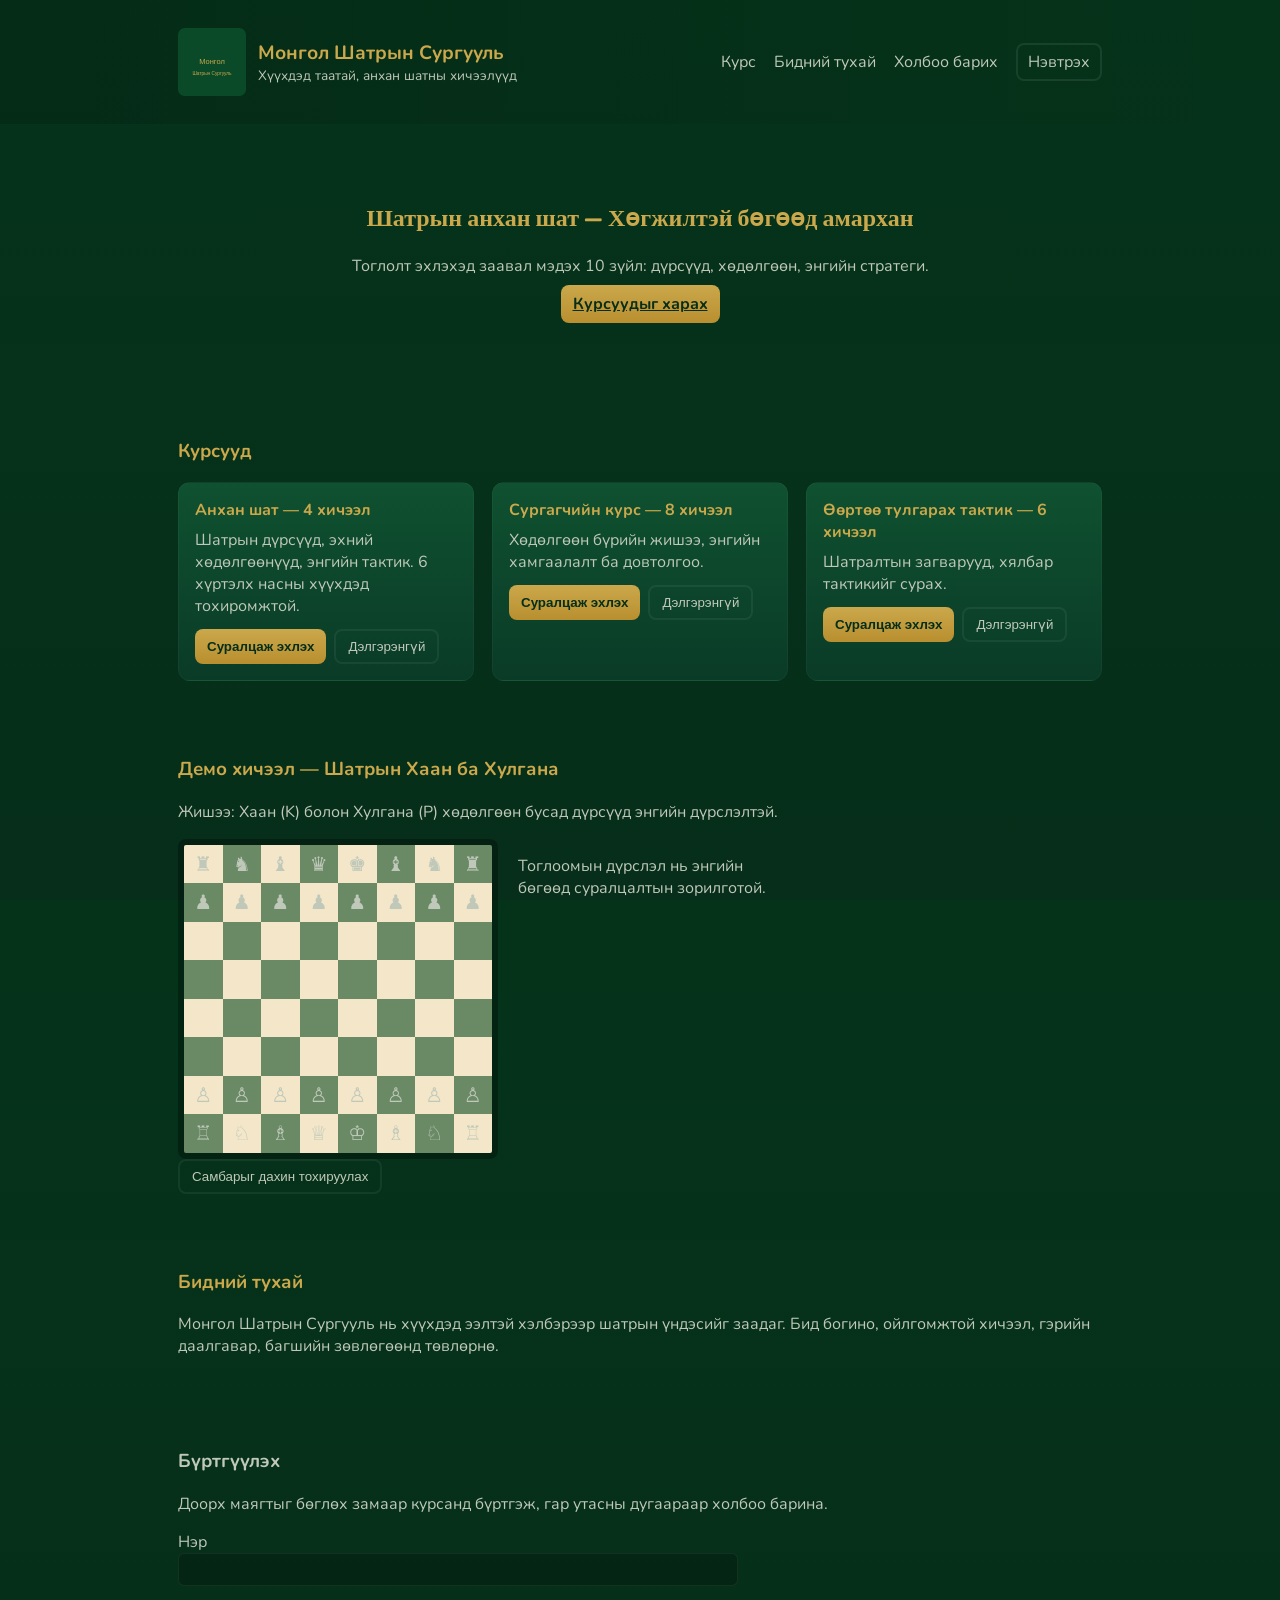
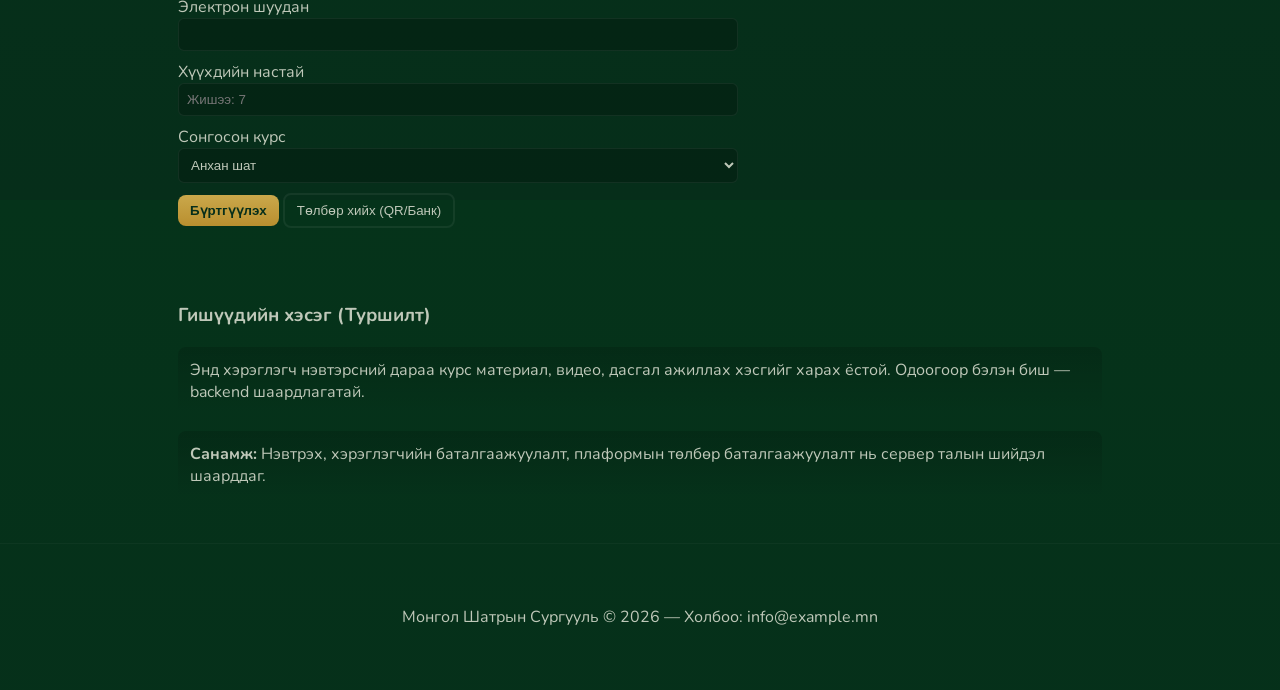
==== index.html @ 19c56575 "Initial website: homepage, styles, scripts, logo, README" ====
<!doctype html>
<html lang="mn">
<head>
  <meta charset="utf-8" />
  <meta name="viewport" content="width=device-width,initial-scale=1" />
  <title>Монгол Шатрын Сургууль — Нүүр</title>
  <link rel="stylesheet" href="css/styles.css">
  <link rel="preconnect" href="https://fonts.googleapis.com">
  <link rel="preconnect" href="https://fonts.gstatic.com" crossorigin>
  <link href="https://fonts.googleapis.com/css2?family=Baloo+2:wght@400;700&family=Nunito:wght@400;700&display=swap" rel="stylesheet">
</head>
<body>
  <header class="site-header">
    <div class="container header-inner">
      <div class="brand">
        <img src="assets/logo.svg" alt="Монгол Шатрын Сургууль" class="logo">
        <div class="brand-text">
          <h1>Монгол Шатрын Сургууль</h1>
          <p class="tag">Хүүхдэд таатай, анхан шатны хичээлүүд</p>
        </div>
      </div>
      <nav class="main-nav">
        <a href="#courses">Курс</a>
        <a href="#about">Бидний тухай</a>
        <a href="#contact">Холбоо барих</a>
        <a href="#member" class="btn secondary">Нэвтрэх</a>
      </nav>
    </div>
  </header>

  <main>
    <section class="hero">
      <div class="container">
        <h2>Шатрын анхан шат — Хөгжилтэй бөгөөд амархан</h2>
        <p>Тоглолт эхлэхэд заавал мэдэх 10 зүйл: дүрсүүд, хөдөлгөөн, энгийн стратеги.</p>
        <a href="#courses" class="btn primary">Курсуудыг харах</a>
      </div>
    </section>

    <section id="courses" class="container courses">
      <h3>Курсууд</h3>
      <div class="cards">
        <article class="card">
          <h4>Анхан шат — 4 хичээл</h4>
          <p>Шатрын дүрсүүд, эхний хөдөлгөөнүүд, энгийн тактик. 6 хүртэлх насны хүүхдэд тохиромжтой.</p>
          <div class="card-actions">
            <button class="btn primary" data-course="Анхан шат">Суралцаж эхлэх</button>
            <button class="btn" data-course="Анхан шат">Дэлгэрэнгүй</button>
          </div>
        </article>

        <article class="card">
          <h4>Сургагчийн курс — 8 хичээл</h4>
          <p>Хөдөлгөөн бүрийн жишээ, энгийн хамгаалалт ба довтолгоо.</p>
          <div class="card-actions">
            <button class="btn primary" data-course="Сургагчийн курс">Суралцаж эхлэх</button>
            <button class="btn" data-course="Сургагчийн курс">Дэлгэрэнгүй</button>
          </div>
        </article>

        <article class="card">
          <h4>Өөртөө тулгарах тактик — 6 хичээл</h4>
          <p>Шатралтын загварууд, хялбар тактикийг сурах.</p>
          <div class="card-actions">
            <button class="btn primary" data-course="Тактик">Суралцаж эхлэх</button>
            <button class="btn" data-course="Тактик">Дэлгэрэнгүй</button>
          </div>
        </article>
      </div>
    </section>

    <section id="lesson-demo" class="container demo">
      <h3>Демо хичээл — Шатрын Хаан ба Хулгана</h3>
      <p>Жишээ: Хаан (K) болон Хулгана (P) хөдөлгөөн бусад дүрсүүд энгийн дүрслэлтэй.</p>

      <div class="board-wrapper">
        <div id="board" class="board" aria-label="Шатрын самбар"></div>
        <div class="legend">
          <p>Тоглоомын дүрслэл нь энгийн бөгөөд суралцалтын зорилготой.</p>
        </div>
      </div>

      <div class="lesson-actions">
        <button id="resetBoard" class="btn">Самбарыг дахин тохируулах</button>
      </div>
    </section>

    <section id="about" class="container about">
      <h3>Бидний тухай</h3>
      <p>Монгол Шатрын Сургууль нь хүүхдэд ээлтэй хэлбэрээр шатрын үндэсийг заадаг. Бид богино, ойлгомжтой хичээл, гэрийн даалгавар, багшийн зөвлөгөөнд төвлөрнө.</p>
    </section>

    <section id="contact" class="container contact">
      <h3>Бүртгүүлэх</h3>
      <p>Доорх маягтыг бөглөх замаар курсанд бүртгэж, гар утасны дугаараар холбоо барина.</p>
      <form id="signupForm" class="form">
        <label>Нэр
          <input type="text" name="name" id="name" required>
        </label>
        <label>Электрон шуудан
          <input type="email" name="email" id="email" required>
        </label>
        <label>Хүүхдийн настай
          <input type="text" name="age" id="age" placeholder="Жишээ: 7" required>
        </label>
        <label>Сонгосон курс
          <select id="courseSelect" name="course">
            <option>Анхан шат</option>
            <option>Сургагчийн курс</option>
            <option>Тактик</option>
          </select>
        </label>
        <div class="form-actions">
          <button type="submit" class="btn primary">Бүртгүүлэх</button>
          <button type="button" id="payBtn" class="btn">Төлбөр хийх (QR/Банк)</button>
        </div>
      </form>
    </section>

    <section id="member" class="container member">
      <h3>Гишүүдийн хэсэг (Туршилт)</h3>
      <p>Энд хэрэглэгч нэвтэрсний дараа курс материал, видео, дасгал ажиллах хэсгийг харах ёстой. Одоогоор бэлэн биш — backend шаардлагатай.</p>
      <p><strong>Санамж:</strong> Нэвтрэх, хэрэглэгчийн баталгаажуулалт, плаформын төлбөр баталгаажуулалт нь сервер талын шийдэл шаарддаг.</p>
    </section>
  </main>

  <footer class="site-footer">
    <div class="container">
      <p>Монгол Шатрын Сургууль © <span id="year"></span> — Холбоо: info@example.mn</p>
    </div>
  </footer>

  <!-- Modals and hidden bank info -->
  <div id="bankModal" class="modal" aria-hidden="true">
    <div class="modal-content">
      <button class="modal-close" aria-label="Close">✕</button>
      <h4>Төлбөр — Банк шилжүүлэг / QR</h4>
      <p>Бид төлбөрийг гар аргаар хүлээн авна. Доорх мэдээллийг ашиглан банк шилжүүлэг хийх эсвэл QR кодыг сканнерлана уу:</p>
      <ul>
        <li>Банк: Монгол Улсын Хаан банк</li>
        <li>Дансны дугаар: 1234 5678 9012</li>
        <li>Сүлжээний заалт: Монгол Шатрын Сургууль - Курс</li>
      </ul>
      <div class="qr-wrap">
        <img src="assets/qr.svg" alt="QR төлбөрийн жишээ" class="qr">
      </div>
      <p class="note">Төлбөр хийсний дараа захиалгын талаар бидэнд мэйл илгээнэ үү. (Төлбөр баталгаажуулалт нь сервер талын ажлыг шаарддаг.)</p>
    </div>
  </div>

  <script src="js/scripts.js"></script>
</body>
</html>
---- css/styles.css ----
/* styles.css — Dark green + gold theme, kid-friendly */
:root{
  --bg:#05331a; /* dark green */
  --panel:#0b4a29;
  --accent:#caa84b; /* gold */
  --muted:#bfc8b9;
  --card:#0f5130;
}
*{box-sizing:border-box}
html,body{height:100%;margin:0;font-family:'Nunito', 'Baloo 2', system-ui, sans-serif;background:linear-gradient(180deg,var(--bg),#062e1a);color:var(--muted)}
.container{max-width:980px;margin:0 auto;padding:28px}
.site-header{background:linear-gradient(90deg,rgba(0,0,0,0.15),transparent);}
.header-inner{display:flex;align-items:center;justify-content:space-between}
.brand{display:flex;align-items:center;gap:12px}
.logo{width:68px;height:68px}
.brand-text h1{margin:0;font-size:1.2rem;color:var(--accent)}
.tag{margin:0;font-size:0.85rem;color:var(--muted)}
.main-nav a{color:var(--muted);margin-left:14px;text-decoration:none}
.btn{background:transparent;border:2px solid rgba(255,255,255,0.06);color:var(--muted);padding:8px 12px;border-radius:8px;cursor:pointer}
.btn.primary{background:linear-gradient(180deg,var(--accent),#b98f2f);color:#062e1a;border:0;font-weight:700}
.btn.secondary{background:transparent;border:2px solid rgba(255,255,255,0.08);padding:6px 10px}
.hero{padding:48px 0;text-align:center}
.hero h2{font-family:'Baloo 2',serif;color:var(--accent);margin:0 0 8px}
.courses h3,.demo h3,.about h3{color:var(--accent)}
.cards{display:grid;grid-template-columns:repeat(auto-fit,minmax(260px,1fr));gap:18px}
.card{background:linear-gradient(180deg,var(--card),#0a3b27);padding:16px;border-radius:12px;border:1px solid rgba(255,255,255,0.03)}
.card h4{margin:0 0 8px;color:var(--accent)}
.card p{margin:0 0 12px;color:var(--muted)}
.card-actions{display:flex;gap:8px}
.board-wrapper{display:flex;gap:20px;align-items:flex-start;flex-wrap:wrap}
.board{width:320px;height:320px;display:grid;grid-template-columns:repeat(8,1fr);grid-template-rows:repeat(8,1fr);border-radius:8px;overflow:hidden;border:6px solid rgba(0,0,0,0.3)}
.board .square{display:flex;align-items:center;justify-content:center;font-size:20px}
.board .light{background:#f3e6c9}
.board .dark{background:#6a8a66}
.legend{max-width:280px;color:var(--muted)}
.form{display:grid;gap:10px;max-width:560px}
.form label{display:flex;flex-direction:column;color:var(--muted)}
.form input,.form select{padding:8px;border-radius:6px;border:1px solid rgba(255,255,255,0.06);background:rgba(0,0,0,0.2);color:var(--muted)}
.footer{padding:20px}
.site-footer{padding:18px 0;border-top:1px solid rgba(255,255,255,0.03);text-align:center;color:var(--muted)}
.member p{background:linear-gradient(180deg,rgba(0,0,0,0.15),transparent);padding:12px;border-radius:8px}
.modal{position:fixed;inset:0;display:none;align-items:center;justify-content:center;padding:20px}
.modal[aria-hidden="false"]{display:flex;background:rgba(2,6,3,0.6)}
.modal-content{background:var(--panel);padding:20px;border-radius:10px;max-width:420px;color:var(--muted);border:4px solid rgba(202,168,75,0.12)}
.modal-close{background:transparent;border:0;color:var(--muted);font-size:18px;float:right;cursor:pointer}
.qr{width:180px;height:180px;display:block;margin:8px auto}
@media (max-width:700px){.header-inner{flex-direction:column;gap:12px}.board{width:280px;height:280px}}
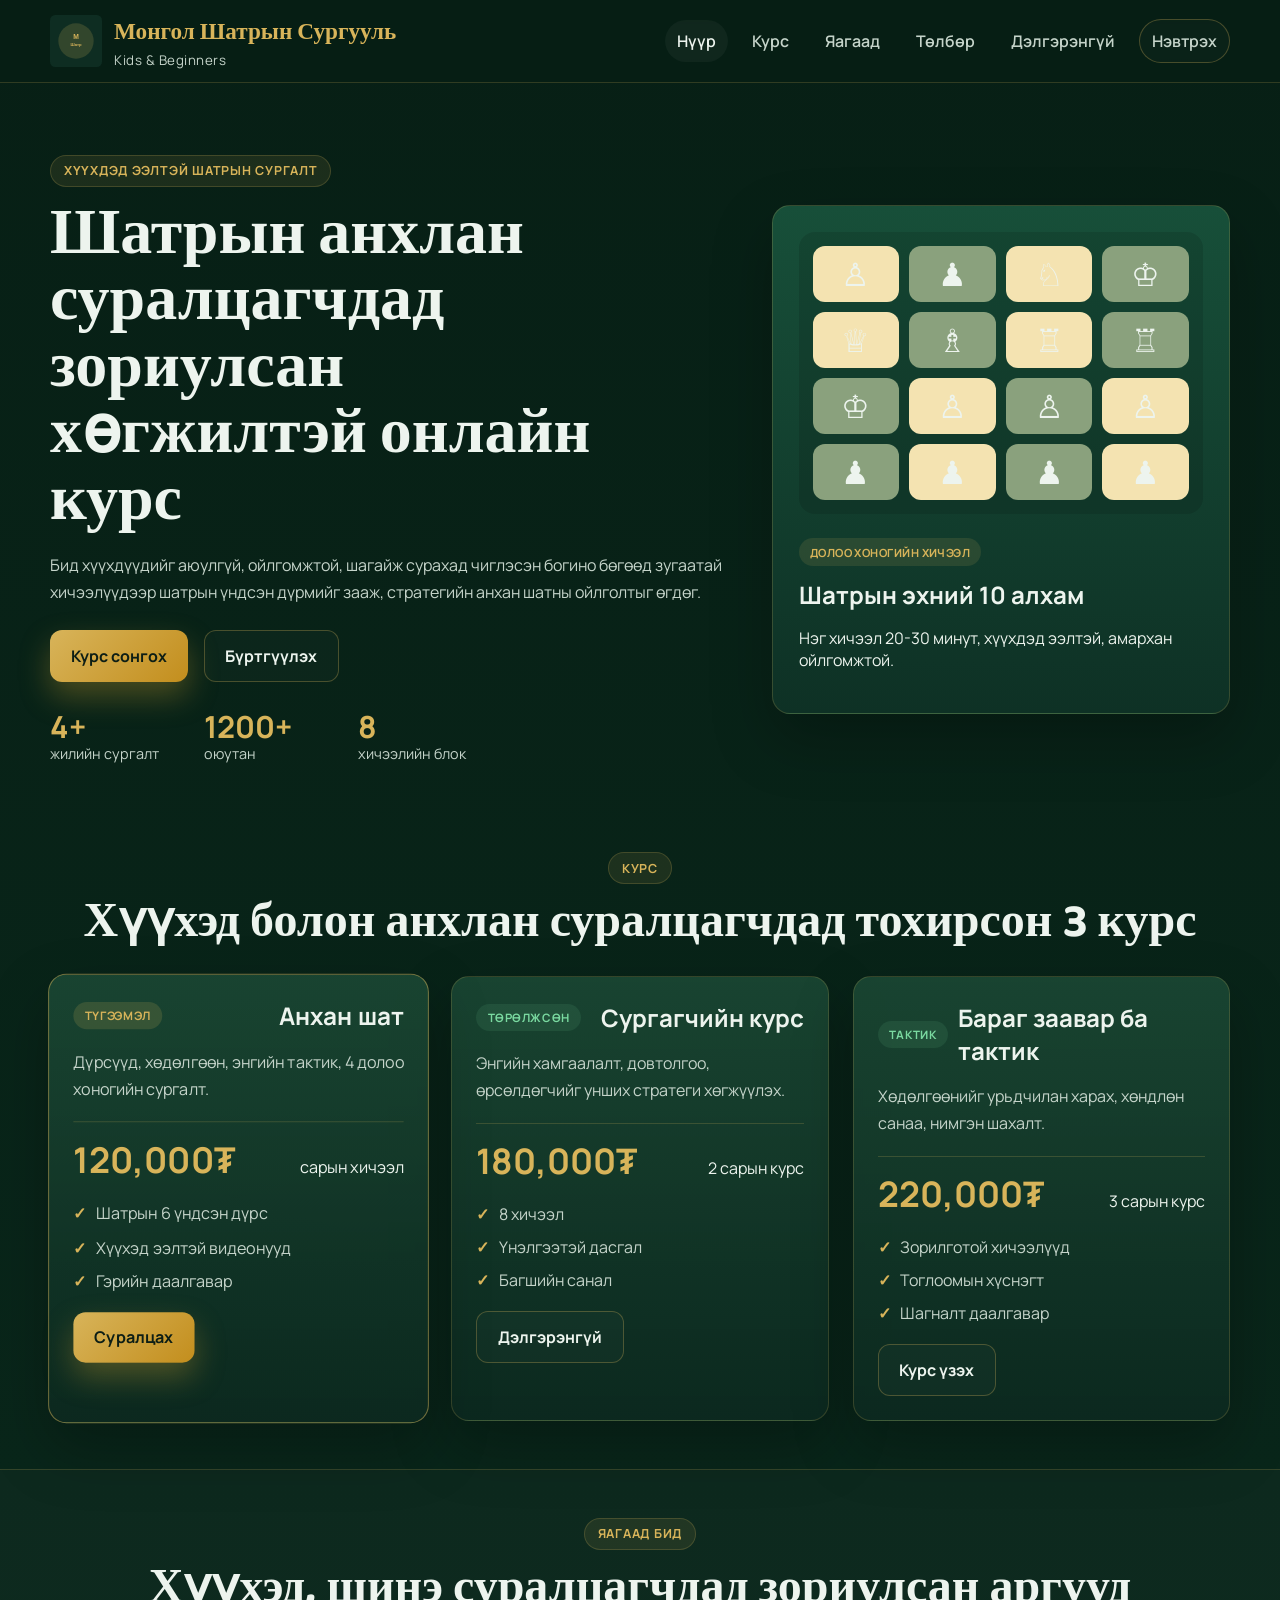
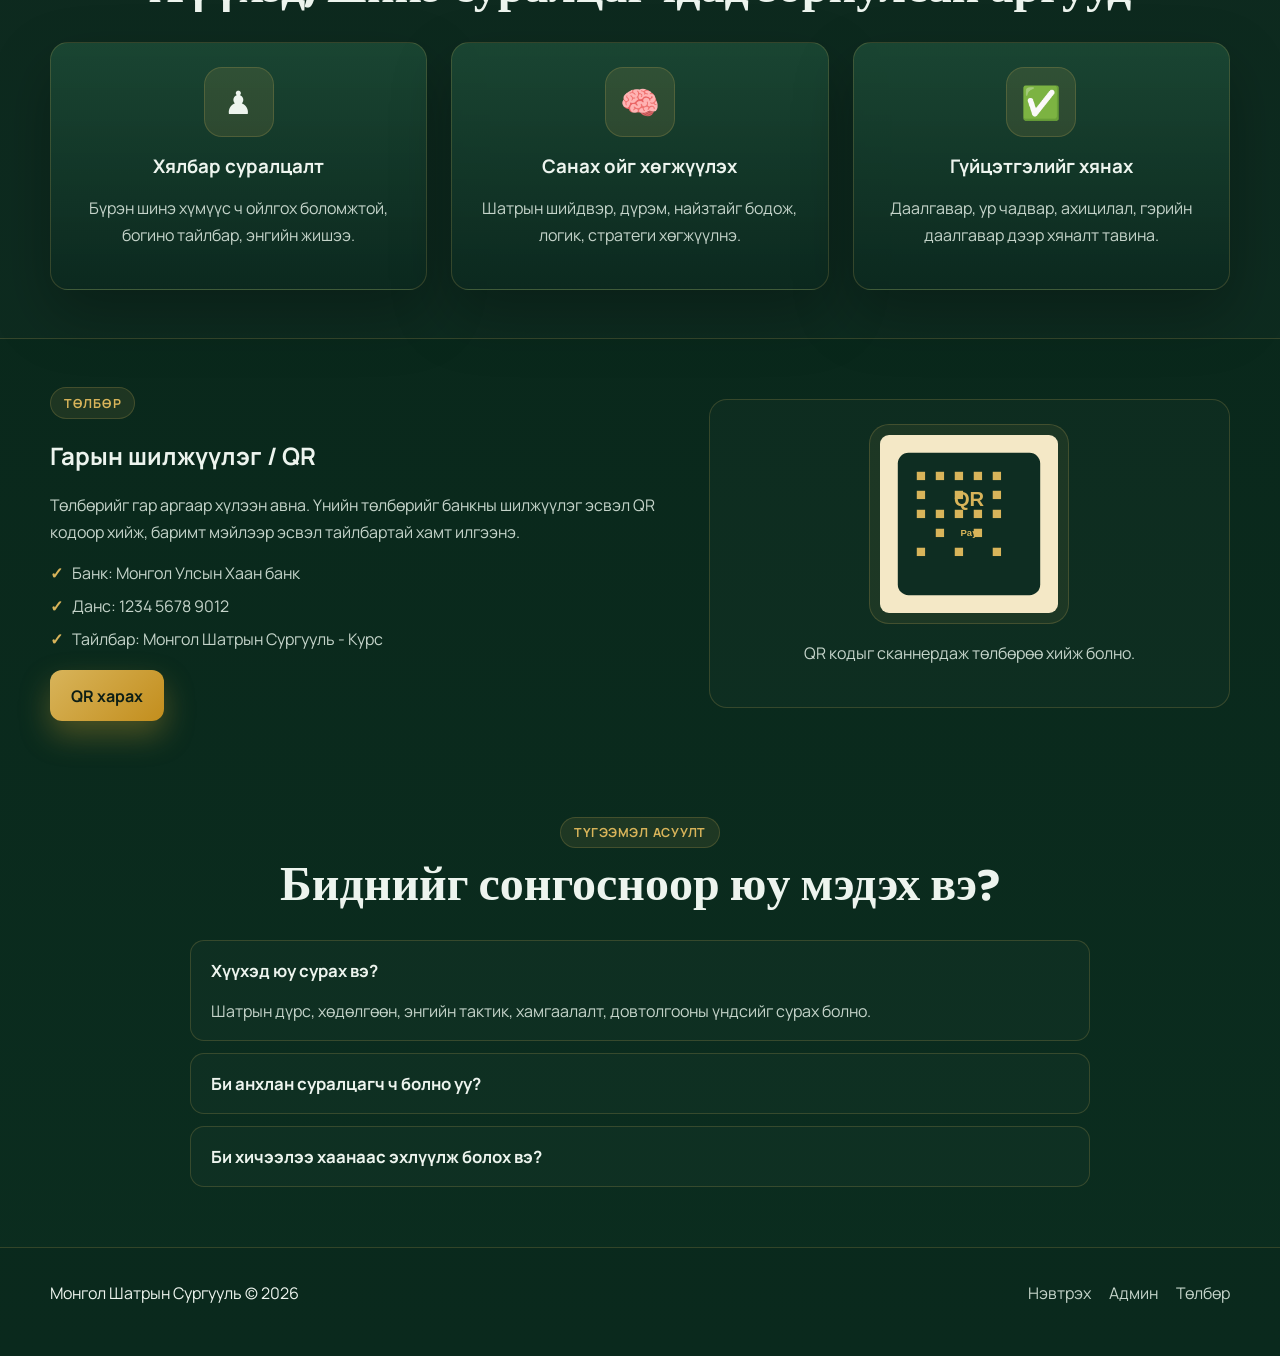
==== commit fe9c71b4: "Polished starter v2: homepage, course, dashboard, login, admin, payment mock flow." ====
--- a/index.html
+++ b/index.html
@@ -1,153 +1,288 @@
 <!doctype html>
 <html lang="mn">
-<head>
-  <meta charset="utf-8" />
-  <meta name="viewport" content="width=device-width,initial-scale=1" />
-  <title>Монгол Шатрын Сургууль — Нүүр</title>
-  <link rel="stylesheet" href="css/styles.css">
-  <link rel="preconnect" href="https://fonts.googleapis.com">
-  <link rel="preconnect" href="https://fonts.gstatic.com" crossorigin>
-  <link href="https://fonts.googleapis.com/css2?family=Baloo+2:wght@400;700&family=Nunito:wght@400;700&display=swap" rel="stylesheet">
-</head>
-<body>
-  <header class="site-header">
-    <div class="container header-inner">
-      <div class="brand">
-        <img src="assets/logo.svg" alt="Монгол Шатрын Сургууль" class="logo">
-        <div class="brand-text">
-          <h1>Монгол Шатрын Сургууль</h1>
-          <p class="tag">Хүүхдэд таатай, анхан шатны хичээлүүд</p>
-        </div>
+  <head>
+    <meta charset="UTF-8" />
+    <meta name="viewport" content="width=device-width, initial-scale=1.0" />
+    <title>Монгол Шатрын Сургууль</title>
+    <meta name="description" content="Монгол Шатрын Сургууль — хүүхдэд болон анхлан суралцагчдад зориулсан шатрын онлайн курс." />
+    <link rel="preconnect" href="https://fonts.googleapis.com" />
+    <link rel="preconnect" href="https://fonts.gstatic.com" crossorigin />
+    <link href="https://fonts.googleapis.com/css2?family=Baloo+2:wght@400;600;700;800&family=Manrope:wght@400;500;600;700;800&display=swap" rel="stylesheet" />
+    <link rel="stylesheet" href="css/styles.css" />
+  </head>
+  <body>
+    <header class="site-header">
+      <div class="container nav-wrap">
+        <a href="index.html" class="brand" aria-label="Монгол Шатрын Сургууль">
+          <img src="assets/logo.svg" alt="Монгол Шатрын Сургууль лого" class="brand-logo" />
+          <div>
+            <span class="brand-title">Монгол Шатрын Сургууль</span>
+            <small class="brand-subtitle">Kids & Beginners</small>
+          </div>
+        </a>
+
+        <nav class="main-nav" aria-label="Үндсэн навигаци">
+          <a href="index.html" class="active">Нүүр</a>
+          <a href="#courses">Курс</a>
+          <a href="#why-us">Яагаад</a>
+          <a href="#payment">Төлбөр</a>
+          <a href="course.html">Дэлгэрэнгүй</a>
+          <a href="login.html" class="btn btn-ghost">Нэвтрэх</a>
+        </nav>
       </div>
-      <nav class="main-nav">
-        <a href="#courses">Курс</a>
-        <a href="#about">Бидний тухай</a>
-        <a href="#contact">Холбоо барих</a>
-        <a href="#member" class="btn secondary">Нэвтрэх</a>
-      </nav>
+    </header>
+
+    <main>
+      <section class="hero">
+        <div class="container hero-grid">
+          <div class="hero-copy">
+            <span class="eyebrow">Хүүхдэд ээлтэй шатрын сургалт</span>
+            <h1>Шатрын анхлан суралцагчдад зориулсан хөгжилтэй онлайн курс</h1>
+            <p>
+              Бид хүүхдүүдийг аюулгүй, ойлгомжтой, шагайж сурахад чиглэсэн богино бөгөөд зугаатай хичээлүүдээр
+              шатрын үндсэн дүрмийг зааж, стратегийн анхан шатны ойлголтыг өгдөг.
+            </p>
+            <div class="cta-row">
+              <a href="#courses" class="btn btn-primary">Курс сонгох</a>
+              <a href="login.html" class="btn btn-secondary">Бүртгүүлэх</a>
+            </div>
+            <ul class="hero-metrics">
+              <li><strong>4+</strong><span>жилийн сургалт</span></li>
+              <li><strong>1200+</strong><span>оюутан</span></li>
+              <li><strong>8</strong><span>хичээлийн блок</span></li>
+            </ul>
+          </div>
+
+          <div class="hero-card">
+            <div class="mini-board" aria-label="Шатрын самбар">
+              <div class="square light">♙</div>
+              <div class="square dark">♟</div>
+              <div class="square light">♘</div>
+              <div class="square dark">♔</div>
+              <div class="square light">♕</div>
+              <div class="square dark">♗</div>
+              <div class="square light">♖</div>
+              <div class="square dark">♖</div>
+              <div class="square dark">♔</div>
+              <div class="square light">♙</div>
+              <div class="square dark">♙</div>
+              <div class="square light">♙</div>
+              <div class="square dark">♟</div>
+              <div class="square light">♟</div>
+              <div class="square dark">♟</div>
+              <div class="square light">♟</div>
+            </div>
+            <div class="hero-card-bottom">
+              <span class="tag">Долоо хоногийн хичээл</span>
+              <h3>Шатрын эхний 10 алхам</h3>
+              <p>Нэг хичээл 20-30 минут, хүүхдэд ээлтэй, амархан ойлгомжтой.</p>
+            </div>
+          </div>
+        </div>
+      </section>
+
+      <section id="courses" class="section">
+        <div class="container">
+          <div class="section-heading">
+            <span class="eyebrow">Курс</span>
+            <h2>Хүүхэд болон анхлан суралцагчдад тохирсон 3 курс</h2>
+          </div>
+
+          <div class="course-grid">
+            <article class="course-card featured">
+              <div class="course-header">
+                <span class="pill">Түгээмэл</span>
+                <h3>Анхан шат</h3>
+              </div>
+              <p>Дүрсүүд, хөдөлгөөн, энгийн тактик, 4 долоо хоногийн сургалт.</p>
+              <div class="price-row">
+                <strong>120,000₮</strong>
+                <span>сарын хичээл</span>
+              </div>
+              <ul>
+                <li>Шатрын 6 үндсэн дүрс</li>
+                <li>Хүүхэд ээлтэй видеонууд</li>
+                <li>Гэрийн даалгавар</li>
+              </ul>
+              <a href="course.html" class="btn btn-primary">Суралцах</a>
+            </article>
+
+            <article class="course-card">
+              <div class="course-header">
+                <span class="pill alt">Төрөлжсөн</span>
+                <h3>Сургагчийн курс</h3>
+              </div>
+              <p>Энгийн хамгаалалт, довтолгоо, өрсөлдөгчийг унших стратеги хөгжүүлэх.</p>
+              <div class="price-row">
+                <strong>180,000₮</strong>
+                <span>2 сарын курс</span>
+              </div>
+              <ul>
+                <li>8 хичээл</li>
+                <li>Үнэлгээтэй дасгал</li>
+                <li>Багшийн санал</li>
+              </ul>
+              <a href="course.html" class="btn btn-secondary">Дэлгэрэнгүй</a>
+            </article>
+
+            <article class="course-card">
+              <div class="course-header">
+                <span class="pill alt">Тактик</span>
+                <h3>Бараг заавар ба тактик</h3>
+              </div>
+              <p>Хөдөлгөөнийг урьдчилан харах, хөндлөн санаа, нимгэн шахалт.</p>
+              <div class="price-row">
+                <strong>220,000₮</strong>
+                <span>3 сарын курс</span>
+              </div>
+              <ul>
+                <li>Зорилготой хичээлүүд</li>
+                <li>Тоглоомын хүснэгт</li>
+                <li>Шагналт даалгавар</li>
+              </ul>
+              <a href="course.html" class="btn btn-secondary">Курс үзэх</a>
+            </article>
+          </div>
+        </div>
+      </section>
+
+      <section id="why-us" class="section alt-bg">
+        <div class="container">
+          <div class="section-heading">
+            <span class="eyebrow">Яагаад бид</span>
+            <h2>Хүүхэд, шинэ суралцагчдад зориулсан аргууд</h2>
+          </div>
+
+          <div class="feature-grid">
+            <div class="feature-card">
+              <div class="icon">♟</div>
+              <h3>Хялбар суралцалт</h3>
+              <p>Бүрэн шинэ хүмүүс ч ойлгох боломжтой, богино тайлбар, энгийн жишээ.</p>
+            </div>
+            <div class="feature-card">
+              <div class="icon">🧠</div>
+              <h3>Санах ойг хөгжүүлэх</h3>
+              <p>Шатрын шийдвэр, дүрэм, найзтайг бодож, логик, стратеги хөгжүүлнэ.</p>
+            </div>
+            <div class="feature-card">
+              <div class="icon">✅</div>
+              <h3>Гүйцэтгэлийг хянах</h3>
+              <p>Даалгавар, ур чадвар, ахицилал, гэрийн даалгавар дээр хяналт тавина.</p>
+            </div>
+          </div>
+        </div>
+      </section>
+
+      <section id="payment" class="section payment-section">
+        <div class="container payment-layout">
+          <div>
+            <span class="eyebrow">Төлбөр</span>
+            <h2>Гарын шилжүүлэг / QR</h2>
+            <p>
+              Төлбөрийг гар аргаар хүлээн авна. Үнийн төлбөрийг банкны шилжүүлэг эсвэл QR кодоор хийж, баримт
+              мэйлээр эсвэл тайлбартай хамт илгээнэ.
+            </p>
+            <ul class="check-list">
+              <li>Банк: Монгол Улсын Хаан банк</li>
+              <li>Данс: 1234 5678 9012</li>
+              <li>Тайлбар: Монгол Шатрын Сургууль - Курс</li>
+            </ul>
+            <button class="btn btn-primary" data-open-modal="payment-modal">QR харах</button>
+          </div>
+
+          <div class="qr-panel">
+            <img src="assets/qr.svg" alt="QR код" class="qr-image" />
+            <p>QR кодыг сканнердаж төлбөрөө хийж болно.</p>
+          </div>
+        </div>
+      </section>
+
+      <section class="section">
+        <div class="container">
+          <div class="section-heading">
+            <span class="eyebrow">Түгээмэл асуулт</span>
+            <h2>Биднийг сонгосноор юу мэдэх вэ?</h2>
+          </div>
+
+          <div class="faq-list">
+            <div class="faq-item open">
+              <button class="faq-question">Хүүхэд
+              юу сурах вэ?</button>
+              <div class="faq-answer">
+                <p>Шатрын дүрс, хөдөлгөөн, энгийн тактик, хамгаалалт, довтолгооны үндсийг сурах болно.</p>
+              </div>
+            </div>
+
+            <div class="faq-item">
+              <button class="faq-question">Би анхлан суралцагч ч болно уу?</button>
+              <div class="faq-answer">
+                <p>Тийм. Курс нь хүүхэд болон анхлан суралцагчдад зориулагдсан бөгөөд эхний 4-8 хичээлээс эхэлдэг.</p>
+              </div>
+            </div>
+
+            <div class="faq-item">
+              <button class="faq-question">Би хичээлээ хаанаас эхлүүлж болох вэ?</button>
+              <div class="faq-answer">
+                <p>Эхний бүртгэлээ хийж, “Анхан шат” курсыг сонгосноор хичээлээ эхлүүлэх боломжтой.</p>
+              </div>
+            </div>
+          </div>
+        </div>
+      </section>
+    </main>
+
+    <footer class="site-footer">
+      <div class="container footer-row">
+        <p>Монгол Шатрын Сургууль © <span id="year"></span></p>
+        <div class="footer-links">
+          <a href="login.html">Нэвтрэх</a>
+          <a href="admin.html">Админ</a>
+          <a href="#payment">Төлбөр</a>
+        </div>
+      </div>
+    </footer>
+
+    <div class="modal" id="payment-modal" aria-hidden="true">
+      <div class="modal-card">
+        <button class="modal-close" aria-label="Хаах">×</button>
+        <h3>Төлбөрийн QR</h3>
+        <img src="assets/qr.svg" alt="Монгол Шатрын Сургууль QR" class="qr-image large" />
+        <p>Банкны шилжүүлэг хийсний дараа баримтаа дэлгүүрийн админд илгээх хэрэгтэй.</p>
+        <p class="tiny-note">Өнөөдрийн хувилбар нь frontend demo бөгөөд backend-тай баталгаажуулалт хараахан холбогдоогүй.</p>
+      </div>
     </div>
-  </header>
-
-  <main>
-    <section class="hero">
-      <div class="container">
-        <h2>Шатрын анхан шат — Хөгжилтэй бөгөөд амархан</h2>
-        <p>Тоглолт эхлэхэд заавал мэдэх 10 зүйл: дүрсүүд, хөдөлгөөн, энгийн стратеги.</p>
-        <a href="#courses" class="btn primary">Курсуудыг харах</a>
-      </div>
-    </section>
-
-    <section id="courses" class="container courses">
-      <h3>Курсууд</h3>
-      <div class="cards">
-        <article class="card">
-          <h4>Анхан шат — 4 хичээл</h4>
-          <p>Шатрын дүрсүүд, эхний хөдөлгөөнүүд, энгийн тактик. 6 хүртэлх насны хүүхдэд тохиромжтой.</p>
-          <div class="card-actions">
-            <button class="btn primary" data-course="Анхан шат">Суралцаж эхлэх</button>
-            <button class="btn" data-course="Анхан шат">Дэлгэрэнгүй</button>
-          </div>
-        </article>
-
-        <article class="card">
-          <h4>Сургагчийн курс — 8 хичээл</h4>
-          <p>Хөдөлгөөн бүрийн жишээ, энгийн хамгаалалт ба довтолгоо.</p>
-          <div class="card-actions">
-            <button class="btn primary" data-course="Сургагчийн курс">Суралцаж эхлэх</button>
-            <button class="btn" data-course="Сургагчийн курс">Дэлгэрэнгүй</button>
-          </div>
-        </article>
-
-        <article class="card">
-          <h4>Өөртөө тулгарах тактик — 6 хичээл</h4>
-          <p>Шатралтын загварууд, хялбар тактикийг сурах.</p>
-          <div class="card-actions">
-            <button class="btn primary" data-course="Тактик">Суралцаж эхлэх</button>
-            <button class="btn" data-course="Тактик">Дэлгэрэнгүй</button>
-          </div>
-        </article>
-      </div>
-    </section>
-
-    <section id="lesson-demo" class="container demo">
-      <h3>Демо хичээл — Шатрын Хаан ба Хулгана</h3>
-      <p>Жишээ: Хаан (K) болон Хулгана (P) хөдөлгөөн бусад дүрсүүд энгийн дүрслэлтэй.</p>
-
-      <div class="board-wrapper">
-        <div id="board" class="board" aria-label="Шатрын самбар"></div>
-        <div class="legend">
-          <p>Тоглоомын дүрслэл нь энгийн бөгөөд суралцалтын зорилготой.</p>
-        </div>
-      </div>
-
-      <div class="lesson-actions">
-        <button id="resetBoard" class="btn">Самбарыг дахин тохируулах</button>
-      </div>
-    </section>
-
-    <section id="about" class="container about">
-      <h3>Бидний тухай</h3>
-      <p>Монгол Шатрын Сургууль нь хүүхдэд ээлтэй хэлбэрээр шатрын үндэсийг заадаг. Бид богино, ойлгомжтой хичээл, гэрийн даалгавар, багшийн зөвлөгөөнд төвлөрнө.</p>
-    </section>
-
-    <section id="contact" class="container contact">
-      <h3>Бүртгүүлэх</h3>
-      <p>Доорх маягтыг бөглөх замаар курсанд бүртгэж, гар утасны дугаараар холбоо барина.</p>
-      <form id="signupForm" class="form">
-        <label>Нэр
-          <input type="text" name="name" id="name" required>
-        </label>
-        <label>Электрон шуудан
-          <input type="email" name="email" id="email" required>
-        </label>
-        <label>Хүүхдийн настай
-          <input type="text" name="age" id="age" placeholder="Жишээ: 7" required>
-        </label>
-        <label>Сонгосон курс
-          <select id="courseSelect" name="course">
-            <option>Анхан шат</option>
-            <option>Сургагчийн курс</option>
-            <option>Тактик</option>
-          </select>
-        </label>
-        <div class="form-actions">
-          <button type="submit" class="btn primary">Бүртгүүлэх</button>
-          <button type="button" id="payBtn" class="btn">Төлбөр хийх (QR/Банк)</button>
-        </div>
-      </form>
-    </section>
-
-    <section id="member" class="container member">
-      <h3>Гишүүдийн хэсэг (Туршилт)</h3>
-      <p>Энд хэрэглэгч нэвтэрсний дараа курс материал, видео, дасгал ажиллах хэсгийг харах ёстой. Одоогоор бэлэн биш — backend шаардлагатай.</p>
-      <p><strong>Санамж:</strong> Нэвтрэх, хэрэглэгчийн баталгаажуулалт, плаформын төлбөр баталгаажуулалт нь сервер талын шийдэл шаарддаг.</p>
-    </section>
-  </main>
-
-  <footer class="site-footer">
-    <div class="container">
-      <p>Монгол Шатрын Сургууль © <span id="year"></span> — Холбоо: info@example.mn</p>
-    </div>
-  </footer>
-
-  <!-- Modals and hidden bank info -->
-  <div id="bankModal" class="modal" aria-hidden="true">
-    <div class="modal-content">
-      <button class="modal-close" aria-label="Close">✕</button>
-      <h4>Төлбөр — Банк шилжүүлэг / QR</h4>
-      <p>Бид төлбөрийг гар аргаар хүлээн авна. Доорх мэдээллийг ашиглан банк шилжүүлэг хийх эсвэл QR кодыг сканнерлана уу:</p>
-      <ul>
-        <li>Банк: Монгол Улсын Хаан банк</li>
-        <li>Дансны дугаар: 1234 5678 9012</li>
-        <li>Сүлжээний заалт: Монгол Шатрын Сургууль - Курс</li>
-      </ul>
-      <div class="qr-wrap">
-        <img src="assets/qr.svg" alt="QR төлбөрийн жишээ" class="qr">
-      </div>
-      <p class="note">Төлбөр хийсний дараа захиалгын талаар бидэнд мэйл илгээнэ үү. (Төлбөр баталгаажуулалт нь сервер талын ажлыг шаарддаг.)</p>
-    </div>
-  </div>
-
-  <script src="js/scripts.js"></script>
-</body>
+
+    <script src="js/scripts.js"></script>
+  </body>
 </html>
+
+
+
+
+
+
+
+
+
+
+
+
+
+
+
+
+
+
+
+
+
+
+
+
+
+
+
+
+
+
+
--- a/css/styles.css
+++ b/css/styles.css
@@ -1,47 +1,1000 @@
-/* styles.css — Dark green + gold theme, kid-friendly */
-:root{
-  --bg:#05331a; /* dark green */
-  --panel:#0b4a29;
-  --accent:#caa84b; /* gold */
-  --muted:#bfc8b9;
-  --card:#0f5130;
-}
-*{box-sizing:border-box}
-html,body{height:100%;margin:0;font-family:'Nunito', 'Baloo 2', system-ui, sans-serif;background:linear-gradient(180deg,var(--bg),#062e1a);color:var(--muted)}
-.container{max-width:980px;margin:0 auto;padding:28px}
-.site-header{background:linear-gradient(90deg,rgba(0,0,0,0.15),transparent);}
-.header-inner{display:flex;align-items:center;justify-content:space-between}
-.brand{display:flex;align-items:center;gap:12px}
-.logo{width:68px;height:68px}
-.brand-text h1{margin:0;font-size:1.2rem;color:var(--accent)}
-.tag{margin:0;font-size:0.85rem;color:var(--muted)}
-.main-nav a{color:var(--muted);margin-left:14px;text-decoration:none}
-.btn{background:transparent;border:2px solid rgba(255,255,255,0.06);color:var(--muted);padding:8px 12px;border-radius:8px;cursor:pointer}
-.btn.primary{background:linear-gradient(180deg,var(--accent),#b98f2f);color:#062e1a;border:0;font-weight:700}
-.btn.secondary{background:transparent;border:2px solid rgba(255,255,255,0.08);padding:6px 10px}
-.hero{padding:48px 0;text-align:center}
-.hero h2{font-family:'Baloo 2',serif;color:var(--accent);margin:0 0 8px}
-.courses h3,.demo h3,.about h3{color:var(--accent)}
-.cards{display:grid;grid-template-columns:repeat(auto-fit,minmax(260px,1fr));gap:18px}
-.card{background:linear-gradient(180deg,var(--card),#0a3b27);padding:16px;border-radius:12px;border:1px solid rgba(255,255,255,0.03)}
-.card h4{margin:0 0 8px;color:var(--accent)}
-.card p{margin:0 0 12px;color:var(--muted)}
-.card-actions{display:flex;gap:8px}
-.board-wrapper{display:flex;gap:20px;align-items:flex-start;flex-wrap:wrap}
-.board{width:320px;height:320px;display:grid;grid-template-columns:repeat(8,1fr);grid-template-rows:repeat(8,1fr);border-radius:8px;overflow:hidden;border:6px solid rgba(0,0,0,0.3)}
-.board .square{display:flex;align-items:center;justify-content:center;font-size:20px}
-.board .light{background:#f3e6c9}
-.board .dark{background:#6a8a66}
-.legend{max-width:280px;color:var(--muted)}
-.form{display:grid;gap:10px;max-width:560px}
-.form label{display:flex;flex-direction:column;color:var(--muted)}
-.form input,.form select{padding:8px;border-radius:6px;border:1px solid rgba(255,255,255,0.06);background:rgba(0,0,0,0.2);color:var(--muted)}
-.footer{padding:20px}
-.site-footer{padding:18px 0;border-top:1px solid rgba(255,255,255,0.03);text-align:center;color:var(--muted)}
-.member p{background:linear-gradient(180deg,rgba(0,0,0,0.15),transparent);padding:12px;border-radius:8px}
-.modal{position:fixed;inset:0;display:none;align-items:center;justify-content:center;padding:20px}
-.modal[aria-hidden="false"]{display:flex;background:rgba(2,6,3,0.6)}
-.modal-content{background:var(--panel);padding:20px;border-radius:10px;max-width:420px;color:var(--muted);border:4px solid rgba(202,168,75,0.12)}
-.modal-close{background:transparent;border:0;color:var(--muted);font-size:18px;float:right;cursor:pointer}
-.qr{width:180px;height:180px;display:block;margin:8px auto}
-@media (max-width:700px){.header-inner{flex-direction:column;gap:12px}.board{width:280px;height:280px}}
+/* Global theme and layout */
+:root {
+  --bg: #071f15;
+  --bg-alt: #0f2d22;
+  --panel: #123a2b;
+  --panel-strong: #174f39;
+  --panel-soft: #1b5d42;
+  --gold: #d8b45a;
+  --gold-strong: #c79a2d;
+  --text: #edf4ee;
+  --muted: #c5d4ca;
+  --line: rgba(216, 180, 90, 0.2);
+  --success: #7ad9a0;
+  --warning: #f6cb5e;
+  --danger: #ff7a7a;
+  --shadow: 0 25px 60px rgba(0, 0, 0, 0.25);
+  --radius: 18px;
+}
+
+* {
+  box-sizing: border-box;
+}
+
+html {
+  scroll-behavior: smooth;
+}
+
+body {
+  margin: 0;
+  font-family: "Manrope", sans-serif;
+  background: linear-gradient(180deg, #071f15 0%, #0b2d1f 100%);
+  color: var(--text);
+}
+
+a {
+  color: inherit;
+  text-decoration: none;
+}
+
+img {
+  max-width: 100%;
+  display: block;
+}
+
+button,
+input,
+select {
+  font: inherit;
+}
+
+.container {
+  width: min(1180px, calc(100% - 32px));
+  margin: 0 auto;
+}
+
+.site-header {
+  position: sticky;
+  top: 0;
+  z-index: 50;
+  backdrop-filter: blur(12px);
+  background: rgba(7, 31, 21, 0.8);
+  border-bottom: 1px solid var(--line);
+}
+
+.nav-wrap {
+  display: flex;
+  align-items: center;
+  justify-content: space-between;
+  min-height: 82px;
+  gap: 22px;
+}
+
+.brand {
+  display: inline-flex;
+  align-items: center;
+  gap: 12px;
+}
+
+.brand-logo {
+  width: 52px;
+  height: 52px;
+}
+
+.brand-title {
+  display: block;
+  font-family: "Baloo 2", cursive;
+  font-weight: 700;
+  font-size: clamp(1.1rem, 2vw, 1.45rem);
+  color: var(--gold);
+}
+
+.brand-subtitle {
+  display: block;
+  color: var(--muted);
+  letter-spacing: 0.04em;
+}
+
+.main-nav {
+  display: flex;
+  align-items: center;
+  gap: 12px;
+  flex-wrap: wrap;
+}
+
+.main-nav a {
+  color: var(--muted);
+  font-weight: 600;
+  padding: 10px 12px;
+  border-radius: 999px;
+}
+
+.main-nav a:hover,
+.main-nav a.active {
+  color: var(--text);
+  background: rgba(255, 255, 255, 0.04);
+}
+
+.btn {
+  display: inline-flex;
+  align-items: center;
+  justify-content: center;
+  border: 1px solid rgba(255, 255, 255, 0.14);
+  border-radius: 12px;
+  background: transparent;
+  color: var(--text);
+  padding: 0.88rem 1.3rem;
+  font-weight: 700;
+  cursor: pointer;
+  transition: transform 0.2s ease, box-shadow 0.2s ease;
+}
+
+.btn:hover {
+  transform: translateY(-1px);
+}
+
+.btn-primary {
+  background: linear-gradient(135deg, #d8b45a 0%, #c38e1d 100%);
+  color: #0d1e15;
+  border: none;
+  box-shadow: 0 14px 30px rgba(199, 154, 45, 0.35);
+}
+
+.btn-secondary,
+.btn-ghost {
+  background: rgba(255, 255, 255, 0.02);
+  border-color: rgba(216, 180, 90, 0.3);
+}
+
+.btn-ghost.active {
+  background: rgba(216, 180, 90, 0.08);
+}
+
+.wide-btn {
+  width: 100%;
+}
+
+.small {
+  padding: 0.55rem 0.9rem;
+  font-size: 0.85rem;
+}
+
+.hero {
+  padding: 72px 0 40px;
+}
+
+.hero-grid {
+  display: grid;
+  grid-template-columns: 1.2fr 0.8fr;
+  gap: 34px;
+  align-items: center;
+}
+
+.eyebrow {
+  display: inline-block;
+  background: rgba(216, 180, 90, 0.1);
+  border: 1px solid rgba(216, 180, 90, 0.2);
+  border-radius: 999px;
+  color: var(--gold);
+  padding: 0.4rem 0.8rem;
+  font-size: 0.78rem;
+  font-weight: 700;
+  letter-spacing: 0.06em;
+  text-transform: uppercase;
+}
+
+.hero-copy h1,
+.section-heading h2,
+.course-hero h1,
+.auth-panel h1,
+.dashboard-top h1 {
+  margin: 16px 0 16px;
+  line-height: 1.04;
+  font-family: "Baloo 2", cursive;
+  color: var(--text);
+}
+
+.hero-copy h1 {
+  font-size: clamp(2.4rem, 5vw, 4.6rem);
+  max-width: 580px;
+}
+
+.hero-copy p,
+.course-hero p,
+.payment-layout p,
+.info-card p,
+.module-item p,
+.feature-card p,
+.course-card p,
+.teacher-box p {
+  color: var(--muted);
+  line-height: 1.7;
+}
+
+.cta-row {
+  display: flex;
+  flex-wrap: wrap;
+  gap: 16px;
+  margin-top: 24px;
+}
+
+.hero-metrics {
+  list-style: none;
+  padding: 0;
+  margin: 30px 0 0;
+  display: flex;
+  gap: 24px;
+  flex-wrap: wrap;
+}
+
+.hero-metrics li {
+  min-width: 130px;
+}
+
+.hero-metrics strong {
+  display: block;
+  font-size: 1.9rem;
+  color: var(--gold);
+  line-height: 1;
+}
+
+.hero-metrics span {
+  color: var(--muted);
+  font-size: 0.9rem;
+}
+
+.hero-card {
+  background: linear-gradient(180deg, #174f39 0%, #0e3125 100%);
+  border: 1px solid var(--line);
+  border-radius: var(--radius);
+  padding: 26px;
+  box-shadow: var(--shadow);
+}
+
+.mini-board {
+  display: grid;
+  grid-template-columns: repeat(4, 1fr);
+  gap: 10px;
+  padding: 14px;
+  border-radius: 16px;
+  background: rgba(0, 0, 0, 0.12);
+}
+
+.square {
+  height: 56px;
+  display: flex;
+  align-items: center;
+  justify-content: center;
+  border-radius: 12px;
+  font-size: 2rem;
+}
+
+.square.light {
+  background: #f4e3b1;
+}
+
+.square.dark {
+  background: #8aa17d;
+}
+
+.hero-card-bottom {
+  margin-top: 24px;
+}
+
+.tag {
+  display: inline-flex;
+  padding: 0.4rem 0.7rem;
+  border-radius: 999px;
+  background: rgba(216, 180, 90, 0.12);
+  color: var(--gold);
+  letter-spacing: 0.04em;
+  font-size: 0.7rem;
+  text-transform: uppercase;
+  font-weight: 700;
+}
+
+.hero-card-bottom h3 {
+  margin: 12px 0 10px;
+  font-size: 1.5rem;
+}
+
+.section {
+  padding: 48px 0;
+}
+
+.alt-bg {
+  background: rgba(255, 255, 255, 0.015);
+  border-top: 1px solid var(--line);
+  border-bottom: 1px solid var(--line);
+}
+
+.section-heading {
+  margin-bottom: 28px;
+  text-align: center;
+}
+
+.section-heading.left {
+  text-align: left;
+}
+
+.section-heading h2 {
+  margin-top: 14px;
+  font-size: clamp(2rem, 4vw, 3rem);
+}
+
+.course-grid,
+.feature-grid {
+  display: grid;
+  grid-template-columns: repeat(3, minmax(0, 1fr));
+  gap: 24px;
+}
+
+.course-card,
+.feature-card,
+.payment-panel,
+.info-card,
+.stat-card,
+.lesson-item,
+.progress-box,
+.admin-card,
+.module-item,
+.auth-panel,
+.auth-side,
+.course-summary-card,
+.table-wrap {
+  background: linear-gradient(180deg, rgba(30, 77, 56, 0.78) 0%, rgba(12, 41, 31, 0.96) 100%);
+  border: 1px solid var(--line);
+  border-radius: var(--radius);
+  box-shadow: var(--shadow);
+}
+
+.course-card {
+  padding: 24px;
+}
+
+.course-card.featured {
+  border-color: rgba(216, 180, 90, 0.5);
+  transform: scale(1.01);
+}
+
+.course-header {
+  display: flex;
+  align-items: center;
+  justify-content: space-between;
+  gap: 10px;
+  margin-bottom: 16px;
+}
+
+.course-card h3 {
+  margin: 0;
+  font-size: 1.5rem;
+}
+
+.pill {
+  padding: 0.38rem 0.7rem;
+  border-radius: 999px;
+  background: rgba(216, 180, 90, 0.16);
+  color: var(--gold);
+  font-size: 0.72rem;
+  text-transform: uppercase;
+  letter-spacing: 0.05em;
+  font-weight: 700;
+}
+
+.pill.alt {
+  background: rgba(122, 217, 160, 0.1);
+  color: var(--success);
+}
+
+.price-row {
+  display: flex;
+  justify-content: space-between;
+  align-items: baseline;
+  gap: 12px;
+  margin: 18px 0;
+  padding-top: 12px;
+  border-top: 1px solid var(--line);
+}
+
+.price-row strong {
+  font-size: clamp(1.4rem, 3vw, 2.2rem);
+  color: var(--gold);
+}
+
+.course-card ul,
+.check-list,
+.info-card ul,
+.course-summary-card ul {
+  list-style: none;
+  padding: 0;
+  margin: 0 0 20px;
+}
+
+.course-card li,
+.check-list li,
+.info-card li,
+.course-summary-card li {
+  position: relative;
+  padding-left: 1.4rem;
+  margin-bottom: 0.7rem;
+  color: var(--muted);
+}
+
+.course-card li::before,
+.check-list li::before,
+.info-card li::before,
+.course-summary-card li::before {
+  content: "✓";
+  position: absolute;
+  left: 0;
+  color: var(--gold);
+  font-weight: 700;
+}
+
+.feature-card {
+  padding: 24px;
+  text-align: center;
+}
+
+.icon {
+  width: 70px;
+  height: 70px;
+  display: grid;
+  place-items: center;
+  font-size: 2rem;
+  border-radius: 18px;
+  margin: 0 auto 16px;
+  background: rgba(216, 180, 90, 0.12);
+  border: 1px solid rgba(216, 180, 90, 0.2);
+}
+
+.feature-card h3 {
+  margin: 12px 0 12px;
+}
+
+.payment-layout {
+  display: grid;
+  grid-template-columns: 1.1fr 0.9fr;
+  gap: 22px;
+  align-items: center;
+}
+
+.qr-panel {
+  background: rgba(255, 255, 255, 0.02);
+  border: 1px solid var(--line);
+  border-radius: var(--radius);
+  padding: 24px;
+  display: flex;
+  flex-direction: column;
+  align-items: center;
+  justify-content: center;
+}
+
+.qr-image {
+  width: 200px;
+  height: 200px;
+  border-radius: 20px;
+  padding: 10px;
+  background: rgba(216, 180, 90, 0.08);
+  border: 1px solid rgba(216, 180, 90, 0.2);
+}
+
+.qr-image.large {
+  width: 220px;
+  height: 220px;
+}
+
+.faq-list {
+  max-width: 900px;
+  margin: 0 auto;
+}
+
+.faq-item {
+  background: rgba(255, 255, 255, 0.02);
+  border: 1px solid var(--line);
+  border-radius: 14px;
+  margin-bottom: 12px;
+  overflow: hidden;
+}
+
+.faq-question {
+  width: 100%;
+  background: transparent;
+  border: none;
+  color: var(--text);
+  text-align: left;
+  font-size: 1.05rem;
+  font-weight: 700;
+  padding: 18px 20px;
+  cursor: pointer;
+}
+
+.faq-answer {
+  overflow: hidden;
+  max-height: 0;
+  transition: max-height 0.25s ease;
+}
+
+.faq-answer p {
+  margin: 0;
+  padding: 0 20px 18px;
+  color: var(--muted);
+}
+
+.faq-item.open .faq-answer {
+  max-height: 180px;
+}
+
+.site-footer {
+  border-top: 1px solid var(--line);
+  padding: 18px 0 36px;
+  background: rgba(0, 0, 0, 0.08);
+}
+
+.footer-row {
+  display: flex;
+  justify-content: space-between;
+  align-items: center;
+  gap: 14px;
+  flex-wrap: wrap;
+}
+
+.footer-links {
+  display: flex;
+  gap: 18px;
+  flex-wrap: wrap;
+  color: var(--muted);
+}
+
+.auth-main,
+.dashboard-shell,
+.page-shell,
+.admin-shell {
+  padding: 54px 0 80px;
+}
+
+.auth-shell,
+.dashboard-grid,
+.admin-grid {
+  display: grid;
+  grid-template-columns: 1.15fr 0.85fr;
+  gap: 28px;
+  align-items: stretch;
+}
+
+.auth-panel,
+.auth-side,
+.admin-sidebar,
+.admin-body {
+  padding: 26px;
+}
+
+.auth-tabs {
+  display: flex;
+  border-bottom: 1px solid var(--line);
+  margin-bottom: 22px;
+}
+
+.tab-button {
+  flex: 1;
+  background: transparent;
+  border: none;
+  color: var(--muted);
+  padding: 14px 18px;
+  font-weight: 700;
+  cursor: pointer;
+}
+
+.tab-button.active {
+  color: var(--text);
+  border-bottom: 2px solid var(--gold);
+}
+
+.tab-panel {
+  display: none;
+}
+
+.tab-panel.active {
+  display: block;
+}
+
+.form-box {
+  display: grid;
+  gap: 16px;
+}
+
+.form-box label {
+  display: grid;
+  gap: 8px;
+  color: var(--muted);
+}
+
+.form-box input {
+  width: 100%;
+  border-radius: 12px;
+  border: 1px solid var(--line);
+  background: rgba(255, 255, 255, 0.02);
+  color: var(--text);
+  padding: 0.9rem 1rem;
+}
+
+.info-card {
+  padding: 28px;
+  height: 100%;
+}
+
+.info-card h2 {
+  font-family: "Baloo 2", cursive;
+  font-size: clamp(2rem, 4vw, 2.7rem);
+  margin: 14px 0 16px;
+}
+
+.demo-note {
+  color: var(--gold);
+  border-top: 1px solid var(--line);
+  padding-top: 16px;
+}
+
+.dashboard-grid {
+  grid-template-columns: 280px 1fr;
+}
+
+.sidebar,
+.admin-sidebar {
+  background: rgba(255, 255, 255, 0.02);
+  border: 1px solid var(--line);
+  border-radius: var(--radius);
+  padding: 22px;
+}
+
+.profile-box {
+  display: flex;
+  align-items: center;
+  gap: 14px;
+  margin-bottom: 22px;
+}
+
+.avatar {
+  width: 52px;
+  height: 52px;
+  display: grid;
+  place-items: center;
+  border-radius: 50%;
+  background: linear-gradient(135deg, var(--gold), var(--gold-strong));
+  color: #0b2619;
+  font-weight: 800;
+}
+
+.side-nav {
+  display: grid;
+  gap: 8px;
+}
+
+.side-nav a,
+.admin-nav a {
+  padding: 10px 12px;
+  border-radius: 10px;
+  color: var(--muted);
+  border: 1px solid transparent;
+}
+
+.side-nav a:hover,
+.side-nav a.active,
+.admin-nav a.active {
+  background: rgba(216, 180, 90, 0.08);
+  border-color: rgba(216, 180, 90, 0.2);
+  color: var(--text);
+}
+
+.dashboard-content {
+  display: grid;
+  gap: 20px;
+}
+
+.dashboard-top {
+  display: flex;
+  align-items: center;
+  justify-content: space-between;
+  gap: 22px;
+}
+
+.stats-grid {
+  display: grid;
+  grid-template-columns: repeat(3, minmax(0, 1fr));
+  gap: 18px;
+}
+
+.stat-card {
+  padding: 18px 20px;
+}
+
+.stat-card span {
+  display: block;
+  color: var(--muted);
+  margin-bottom: 10px;
+}
+
+.stat-card strong {
+  font-size: 1.7rem;
+  color: var(--gold);
+}
+
+.lesson-list {
+  display: grid;
+  gap: 14px;
+}
+
+.lesson-item {
+  display: flex;
+  align-items: center;
+  justify-content: space-between;
+  gap: 18px;
+  padding: 18px 20px;
+}
+
+.lesson-item small {
+  color: var(--muted);
+}
+
+.lesson-item h3 {
+  margin: 6px 0 0;
+}
+
+.lesson-item.done {
+  border-color: rgba(122, 217, 160, 0.26);
+}
+
+.lesson-item.active {
+  border-color: rgba(216, 180, 90, 0.28);
+}
+
+.progress-box {
+  padding: 22px;
+}
+
+.progress-row {
+  display: grid;
+  grid-template-columns: 120px 1fr;
+  gap: 14px;
+  align-items: center;
+  margin-top: 18px;
+}
+
+.meter {
+  background: rgba(255, 255, 255, 0.04);
+  height: 10px;
+  border-radius: 99px;
+  overflow: hidden;
+}
+
+.meter span {
+  display: block;
+  height: 100%;
+  border-radius: inherit;
+  background: linear-gradient(135deg, var(--gold), var(--gold-strong));
+}
+
+.course-hero {
+  display: grid;
+  grid-template-columns: 1.2fr 0.8fr;
+  gap: 28px;
+  align-items: center;
+}
+
+.course-summary-card {
+  padding: 24px;
+}
+
+.course-summary-card h3 {
+  margin-top: 0;
+}
+
+.big-price {
+  margin-top: 18px;
+  padding-top: 16px;
+  border-top: 1px solid var(--line);
+}
+
+.module-list {
+  display: grid;
+  gap: 18px;
+}
+
+.module-item {
+  display: grid;
+  grid-template-columns: 80px 1fr;
+  gap: 18px;
+  padding: 18px 20px;
+  align-items: center;
+}
+
+.module-item span {
+  width: 60px;
+  height: 60px;
+  border-radius: 16px;
+  display: grid;
+  place-items: center;
+  background: rgba(216, 180, 90, 0.12);
+  color: var(--gold);
+  font-weight: 800;
+  font-size: 1.25rem;
+}
+
+.module-item h3 {
+  margin: 0 0 8px;
+}
+
+.admin-grid {
+  grid-template-columns: 260px 1fr;
+}
+
+.admin-nav {
+  display: grid;
+  gap: 8px;
+}
+
+.admin-body {
+  display: grid;
+  gap: 22px;
+}
+
+.admin-card {
+  padding: 24px;
+}
+
+.table-wrap {
+  overflow-x: auto;
+}
+
+table {
+  width: 100%;
+  border-collapse: collapse;
+  min-width: 520px;
+}
+
+th, td {
+  padding: 14px 12px;
+  border-bottom: 1px solid var(--line);
+  text-align: left;
+}
+
+th {
+  color: var(--gold);
+}
+
+.status {
+  display: inline-flex;
+  padding: 0.42rem 0.7rem;
+  border-radius: 999px;
+  font-size: 0.76rem;
+  font-weight: 700;
+}
+
+.status.success {
+  background: rgba(122, 217, 160, 0.1);
+  color: var(--success);
+}
+
+.status.pending {
+  background: rgba(246, 203, 94, 0.12);
+  color: var(--warning);
+}
+
+.payment-list {
+  display: grid;
+  gap: 14px;
+}
+
+.payment-row {
+  display: flex;
+  align-items: center;
+  justify-content: space-between;
+  gap: 16px;
+  padding: 14px 16px;
+  border: 1px solid var(--line);
+  border-radius: 14px;
+  background: rgba(255, 255, 255, 0.02);
+}
+
+.payment-row small {
+  display: block;
+  margin-top: 6px;
+  color: var(--muted);
+}
+
+.modal {
+  position: fixed;
+  inset: 0;
+  display: flex;
+  align-items: center;
+  justify-content: center;
+  padding: 22px;
+  background: rgba(5, 12, 10, 0.7);
+  opacity: 0;
+  visibility: hidden;
+  transition: opacity 0.2s ease, visibility 0.2s ease;
+}
+
+.modal.open {
+  opacity: 1;
+  visibility: visible;
+}
+
+.modal-card {
+  position: relative;
+  width: min(440px, 100%);
+  background: linear-gradient(180deg, #123a2b 0%, #0d2a1d 100%);
+  border: 1px solid var(--line);
+  border-radius: 18px;
+  padding: 24px 22px 18px;
+  box-shadow: var(--shadow);
+}
+
+.modal-close {
+  position: absolute;
+  right: 16px;
+  top: 12px;
+  width: 34px;
+  height: 34px;
+  border: 0;
+  border-radius: 50%;
+  background: rgba(255, 255, 255, 0.05);
+  color: var(--text);
+  font-size: 1.5rem;
+  cursor: pointer;
+}
+
+.modal-card h3 {
+  margin-top: 0;
+  font-size: 1.8rem;
+  font-family: "Baloo 2", cursive;
+}
+
+.tiny-note {
+  color: var(--gold);
+  font-size: 0.85rem;
+}
+
+@media (max-width: 980px) {
+  .hero-grid,
+  .course-grid,
+  .feature-grid,
+  .payment-layout,
+  .auth-shell,
+  .dashboard-grid,
+  .admin-grid,
+  .course-hero {
+    grid-template-columns: 1fr;
+  }
+
+  .main-nav {
+    justify-content: flex-start;
+  }
+}
+
+@media (max-width: 640px) {
+  .nav-wrap {
+    padding-top: 12px;
+    padding-bottom: 12px;
+    align-items: flex-start;
+    flex-direction: column;
+  }
+
+  .main-nav {
+    width: 100%;
+    display: grid;
+    grid-template-columns: repeat(2, minmax(0, 1fr));
+  }
+
+  .hero-copy h1 {
+    font-size: 2.6rem;
+  }
+
+  .stats-grid {
+    grid-template-columns: 1fr;
+  }
+
+  .progress-row {
+    grid-template-columns: 1fr;
+  }
+}
